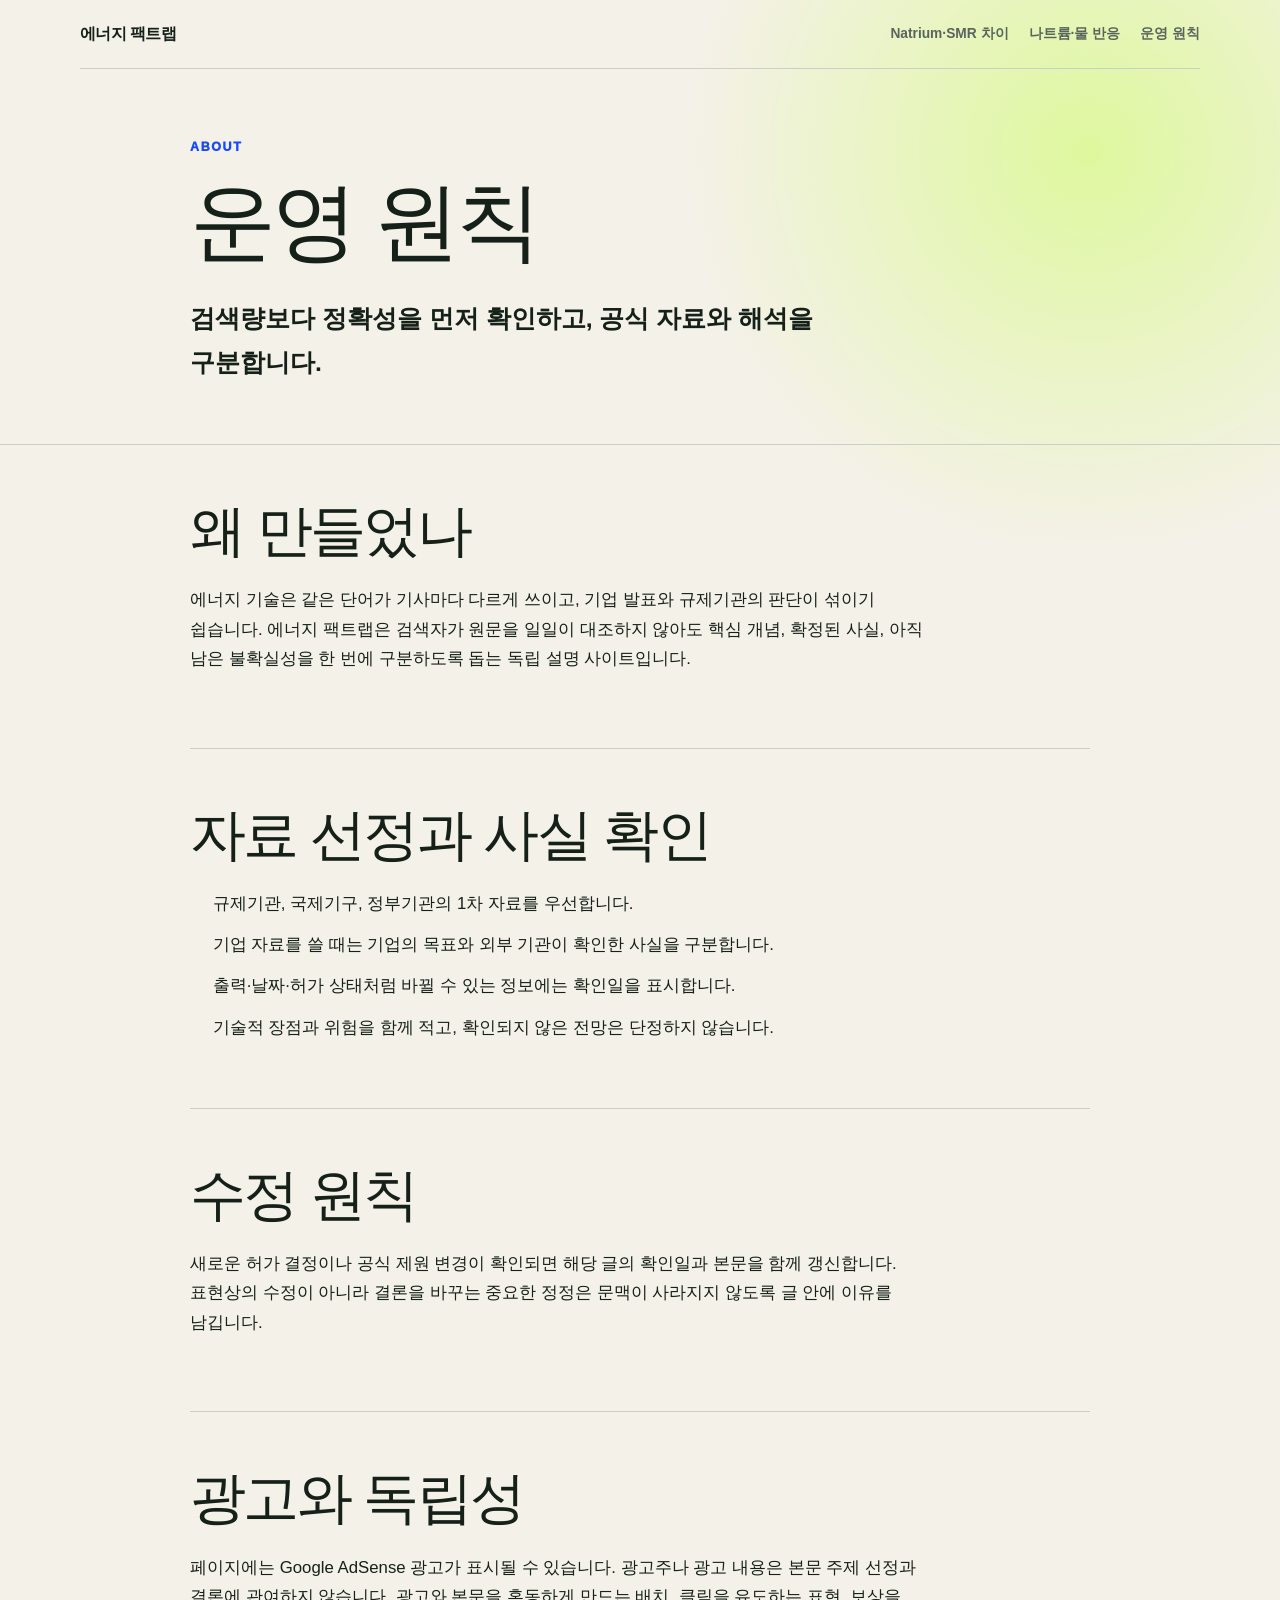
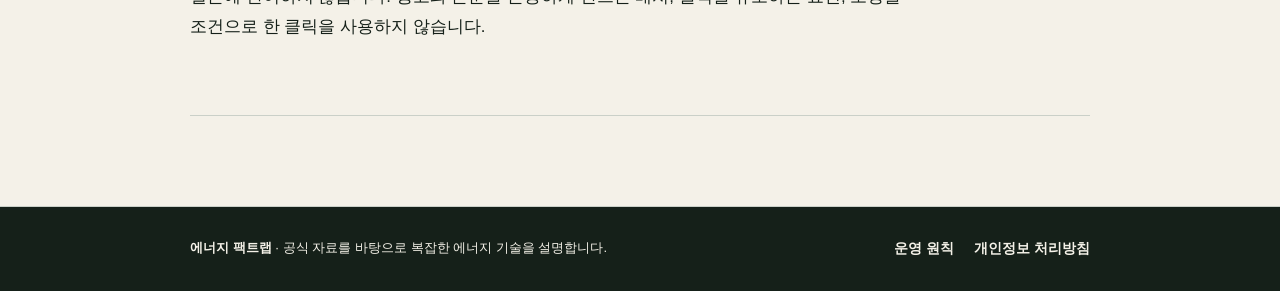
==== about/index.html @ 7b86c7b5 "Target three Korean Natrium search intents" ====
<!DOCTYPE html><html lang="ko"><head><meta charSet="utf-8"/><meta name="viewport" content="width=device-width, initial-scale=1"/><link rel="stylesheet" href="/_next/static/css/index.fmJe2c3a.css" data-rsc-css-href="/_next/static/css/index.fmJe2c3a.css" data-precedence="vite-rsc/importer-resources"/><script async="" src="https://pagead2.googlesyndication.com/pagead/js/adsbygoogle.js?client=ca-pub-3056165589405229" crossorigin="anonymous"></script>
<title>운영 원칙 | 에너지 팩트랩</title><meta name="description" content="에너지 팩트랩의 자료 선정, 사실 확인, 수정 및 광고 독립성 원칙입니다."><meta name="robots" content="index, follow"><meta property="og:title" content="운영 원칙 | 에너지 팩트랩"><meta property="og:description" content="에너지 팩트랩의 자료 선정, 사실 확인, 수정 및 광고 독립성 원칙입니다."><meta name="twitter:card" content="summary"><meta name="twitter:title" content="운영 원칙 | 에너지 팩트랩"><meta name="twitter:description" content="에너지 팩트랩의 자료 선정, 사실 확인, 수정 및 광고 독립성 원칙입니다."><link rel="canonical" href="https://qordjr2037-ctrl.github.io/about"><meta name="google-adsense-account" content="ca-pub-3056165589405229"></head><body><header class="site-header"><a href="/" class="site-name">에너지 팩트랩</a><nav aria-label="주요 메뉴"><a href="/smr-guide">Natrium·SMR 차이</a><a href="/sodium-reactor-guide">나트륨·물 반응</a><a href="/about">운영 원칙</a></nav></header><main><header class="guide-hero"><div class="wrap"><p class="kicker">About</p><h1>운영 원칙</h1><p class="dek">검색량보다 정확성을 먼저 확인하고, 공식 자료와 해석을 구분합니다.</p></div></header><article class="wrap guide"><section><h2>왜 만들었나</h2><p>에너지 기술은 같은 단어가 기사마다 다르게 쓰이고, 기업 발표와 규제기관의 판단이 섞이기 쉽습니다. 에너지 팩트랩은 검색자가 원문을 일일이 대조하지 않아도 핵심 개념, 확정된 사실, 아직 남은 불확실성을 한 번에 구분하도록 돕는 독립 설명 사이트입니다.</p></section><section><h2>자료 선정과 사실 확인</h2><ul><li>규제기관, 국제기구, 정부기관의 1차 자료를 우선합니다.</li><li>기업 자료를 쓸 때는 기업의 목표와 외부 기관이 확인한 사실을 구분합니다.</li><li>출력·날짜·허가 상태처럼 바뀔 수 있는 정보에는 확인일을 표시합니다.</li><li>기술적 장점과 위험을 함께 적고, 확인되지 않은 전망은 단정하지 않습니다.</li></ul></section><section><h2>수정 원칙</h2><p>새로운 허가 결정이나 공식 제원 변경이 확인되면 해당 글의 확인일과 본문을 함께 갱신합니다. 표현상의 수정이 아니라 결론을 바꾸는 중요한 정정은 문맥이 사라지지 않도록 글 안에 이유를 남깁니다.</p></section><section><h2>광고와 독립성</h2><p>페이지에는 Google AdSense 광고가 표시될 수 있습니다. 광고주나 광고 내용은 본문 주제 선정과 결론에 관여하지 않습니다. 광고와 본문을 혼동하게 만드는 배치, 클릭을 유도하는 표현, 보상을 조건으로 한 클릭을 사용하지 않습니다.</p></section></article></main><!--$--><!--/$--><footer class="site-footer"><div class="wrap footer-inner"><p><strong>에너지 팩트랩</strong> · 공식 자료를 바탕으로 복잡한 에너지 기술을 설명합니다.</p><nav aria-label="하단 메뉴"><a href="/about">운영 원칙</a><a href="/privacy">개인정보 처리방침</a></nav></div></footer></body></html>
---- _next/static/css/index.fmJe2c3a.css ----
/*! tailwindcss v4.2.1 | MIT License | https://tailwindcss.com */
@layer theme{:root,:host{--font-sans:ui-sans-serif, system-ui, sans-serif, "Apple Color Emoji", "Segoe UI Emoji", "Segoe UI Symbol", "Noto Color Emoji";--font-mono:ui-monospace, SFMono-Regular, Menlo, Monaco, Consolas, "Liberation Mono", "Courier New", monospace;--spacing:.25rem;--default-font-family:var(--font-sans);--default-mono-font-family:var(--font-mono)}}@layer base{*,:after,:before{box-sizing:border-box;border:0 solid;margin:0;padding:0}::backdrop{box-sizing:border-box;border:0 solid;margin:0;padding:0}::file-selector-button{box-sizing:border-box;border:0 solid;margin:0;padding:0}html,:host{-webkit-text-size-adjust:100%;tab-size:4;line-height:1.5;font-family:var(--default-font-family,ui-sans-serif, system-ui, sans-serif, "Apple Color Emoji", "Segoe UI Emoji", "Segoe UI Symbol", "Noto Color Emoji");font-feature-settings:var(--default-font-feature-settings,normal);font-variation-settings:var(--default-font-variation-settings,normal);-webkit-tap-highlight-color:transparent}hr{height:0;color:inherit;border-top-width:1px}abbr:where([title]){-webkit-text-decoration:underline dotted;text-decoration:underline dotted}h1,h2,h3,h4,h5,h6{font-size:inherit;font-weight:inherit}a{color:inherit;-webkit-text-decoration:inherit;-webkit-text-decoration:inherit;-webkit-text-decoration:inherit;-webkit-text-decoration:inherit;text-decoration:inherit}b,strong{font-weight:bolder}code,kbd,samp,pre{font-family:var(--default-mono-font-family,ui-monospace, SFMono-Regular, Menlo, Monaco, Consolas, "Liberation Mono", "Courier New", monospace);font-feature-settings:var(--default-mono-font-feature-settings,normal);font-variation-settings:var(--default-mono-font-variation-settings,normal);font-size:1em}small{font-size:80%}sub,sup{vertical-align:baseline;font-size:75%;line-height:0;position:relative}sub{bottom:-.25em}sup{top:-.5em}table{text-indent:0;border-color:inherit;border-collapse:collapse}:-moz-focusring{outline:auto}progress{vertical-align:baseline}summary{display:list-item}ol,ul,menu{list-style:none}img,svg,video,canvas,audio,iframe,embed,object{vertical-align:middle;display:block}img,video{max-width:100%;height:auto}button,input,select,optgroup,textarea{font:inherit;font-feature-settings:inherit;font-variation-settings:inherit;letter-spacing:inherit;color:inherit;opacity:1;background-color:#0000;border-radius:0}::file-selector-button{font:inherit;font-feature-settings:inherit;font-variation-settings:inherit;letter-spacing:inherit;color:inherit;opacity:1;background-color:#0000;border-radius:0}:where(select:is([multiple],[size])) optgroup{font-weight:bolder}:where(select:is([multiple],[size])) optgroup option{padding-inline-start:20px}::file-selector-button{margin-inline-end:4px}::placeholder{opacity:1}@supports (not ((-webkit-appearance:-apple-pay-button))) or (contain-intrinsic-size:1px){::placeholder{color:currentColor}@supports (color:color-mix(in lab, red, red)){::placeholder{color:color-mix(in oklab, currentcolor 50%, transparent)}}}textarea{resize:vertical}::-webkit-search-decoration{-webkit-appearance:none}::-webkit-date-and-time-value{min-height:1lh;text-align:inherit}::-webkit-datetime-edit{display:inline-flex}::-webkit-datetime-edit-fields-wrapper{padding:0}::-webkit-datetime-edit{padding-block:0}::-webkit-datetime-edit-year-field{padding-block:0}::-webkit-datetime-edit-month-field{padding-block:0}::-webkit-datetime-edit-day-field{padding-block:0}::-webkit-datetime-edit-hour-field{padding-block:0}::-webkit-datetime-edit-minute-field{padding-block:0}::-webkit-datetime-edit-second-field{padding-block:0}::-webkit-datetime-edit-millisecond-field{padding-block:0}::-webkit-datetime-edit-meridiem-field{padding-block:0}::-webkit-calendar-picker-indicator{line-height:1}:-moz-ui-invalid{box-shadow:none}button,input:where([type=button],[type=reset],[type=submit]){-webkit-appearance:button;appearance:button}::file-selector-button{-webkit-appearance:button;appearance:button}::-webkit-inner-spin-button{height:auto}::-webkit-outer-spin-button{height:auto}[hidden]:where(:not([hidden=until-found])){display:none!important}}@layer components;@layer utilities{.relative{position:relative}.start{inset-inline-start:var(--spacing)}.hidden{display:none}.table{display:table}}:root{--ink:#152019;--paper:#f4f1e8;--card:#fffdf7;--lime:#c9ff54;--blue:#1749ff;--muted:#59645d;--line:#cad0c8}*{box-sizing:border-box}html{background:var(--paper);scroll-behavior:smooth}body{color:var(--ink);background:radial-gradient(circle at 85% 8%, #c9ff5480, transparent 25rem), var(--paper);word-break:keep-all;margin:0;font-family:Pretendard,Noto Sans KR,Malgun Gothic,sans-serif;line-height:1.75}a{color:inherit}.wrap{width:min(900px,100% - 36px);margin:0 auto}.site-header{z-index:2;border-bottom:1px solid var(--line);justify-content:space-between;align-items:center;gap:24px;width:min(1120px,100% - 36px);margin:0 auto;padding:20px 0;display:flex;position:relative}.site-name{letter-spacing:-.04em;font-weight:950;text-decoration:none}.site-header nav,.site-footer nav{gap:20px;display:flex}.site-header nav a,.site-footer nav a{color:var(--muted);text-underline-offset:4px;font-size:.86rem;font-weight:750}.hero{border-bottom:1px solid var(--line);padding:82px 0 64px}.trend{border:1px solid var(--ink);background:var(--lime);letter-spacing:.02em;border-radius:999px;margin:0 0 30px;padding:7px 13px;font-size:.78rem;font-weight:900;display:inline-block}h1,h2,h3{letter-spacing:-.045em;line-height:1.15}h1{max-width:760px;margin:0;font-size:clamp(3.5rem,10vw,7.8rem)}h2{margin:0 0 22px;font-size:clamp(2rem,5vw,3.5rem)}h3{margin:10px 0 8px;font-size:1.35rem}p{margin:0 0 1.2em}.dek{max-width:720px;margin:26px 0 20px;font-size:clamp(1.15rem,2.5vw,1.55rem);font-weight:650}.updated{color:var(--muted);font-size:.9rem}.article{padding:0 0 90px}.article>section{border-bottom:1px solid var(--line);padding:72px 0}.article>section>p:not(.kicker){max-width:760px;font-size:1.08rem}.summary{background:var(--card);box-shadow:10px 10px 0 var(--ink);border-radius:22px;margin-top:34px;border:1px solid var(--ink)!important;padding:clamp(28px,6vw,56px)!important}.summary p:last-child{margin-bottom:0}.kicker{color:var(--blue);letter-spacing:.13em;text-transform:uppercase;margin:0 0 13px;font-size:.78rem;font-weight:950}.facts{border:1px solid var(--ink);background:var(--ink);grid-template-columns:repeat(4,1fr);gap:0;margin:34px 0 0;padding:0;list-style:none;display:grid}.facts li{background:var(--lime);border-right:1px solid var(--ink);padding:24px 20px}.facts li:last-child{border:0}.facts strong,.facts span{display:block}.facts strong{letter-spacing:-.04em;font-size:1.55rem}.facts span{margin-top:5px;font-size:.79rem;line-height:1.4}.compare{grid-template-columns:repeat(3,1fr);gap:16px;margin-top:34px;display:grid}.compare>div{border:1px solid var(--line);background:var(--card);border-radius:18px;min-height:220px;padding:26px}.number{color:var(--blue);font-variant-numeric:tabular-nums;font-weight:950}.compare p{color:var(--muted);font-size:.96rem}.note{border-left:7px solid var(--blue);background:#e9edff;max-width:760px;margin-top:28px;padding:24px 26px}.note strong{font-size:1.12rem}.note p{margin:8px 0 0}.timeline{border-top:1px solid var(--ink);max-width:760px;margin-top:32px}.timeline div{border-bottom:1px solid var(--line);grid-template-columns:110px 1fr;gap:20px;padding:20px 0;display:grid}.timeline time{color:var(--blue);font-weight:950}.timeline p{margin:0}.faq details{border-top:1px solid var(--ink);max-width:760px}.faq details:last-child{border-bottom:1px solid var(--ink)}.faq summary{cursor:pointer;padding:20px 4px;font-weight:850}.faq details p{color:var(--muted);padding:0 4px 18px}.sources ul{max-width:760px;margin:0;padding:0;list-style:none}.sources li{border-top:1px solid var(--line)}.sources li:last-child{border-bottom:1px solid var(--line)}.sources a{text-underline-offset:4px;padding:16px 2px;text-decoration-thickness:1px;display:block}.related-grid{grid-template-columns:1fr 1fr;gap:16px;display:grid}.related-grid a{border:1px solid var(--ink);background:var(--lime);border-radius:18px;gap:10px;min-height:150px;padding:24px;text-decoration:none;display:grid}.related-grid span{color:var(--blue);font-size:.78rem;font-weight:900}.related-grid strong{align-self:end;font-size:1.25rem;line-height:1.35}.disclosure{color:var(--muted);padding:34px 0 0;font-size:.8rem}.guide-hero{border-bottom:1px solid var(--line);padding:68px 0 40px}.guide-hero h1{max-width:850px;font-size:clamp(2.7rem,7vw,5.4rem)}.guide{padding-bottom:90px}.guide>section{border-bottom:1px solid var(--line);padding:54px 0}.guide>section>p,.guide>section>ul{max-width:760px;font-size:1.05rem}.guide ul{padding-left:1.35em}.guide li{margin-bottom:.7em}.guide table{border-collapse:collapse;background:var(--card);width:100%;margin-top:28px}.guide th,.guide td{border:1px solid var(--line);text-align:left;vertical-align:top;padding:16px}.guide th{background:var(--lime)}.answer-box{background:var(--card);box-shadow:7px 7px 0 var(--ink);border-radius:18px;border:1px solid var(--ink)!important;padding:28px!important}.answer-box h2{font-size:clamp(1.65rem,4vw,2.4rem)}.source-link{text-underline-offset:4px;font-weight:800}.site-footer{border-top:1px solid var(--line);background:var(--ink);color:var(--paper)}.footer-inner{justify-content:space-between;gap:24px;padding:30px 0;display:flex}.site-footer p{margin:0;font-size:.82rem}.site-footer nav a{color:var(--paper)}@media (max-width:720px){.site-header{align-items:flex-start}.site-header nav{flex-wrap:wrap;justify-content:flex-end;gap:10px}.hero{padding-top:48px}.article>section{padding:52px 0}.facts,.compare,.related-grid{grid-template-columns:1fr 1fr}.facts li:nth-child(2){border-right:0}.facts li{border-bottom:1px solid var(--ink)}.facts li:nth-child(n+3){border-bottom:0}}@media (max-width:460px){body{word-break:normal}.site-header{display:block}.site-header nav{justify-content:flex-start;margin-top:12px}.site-header nav a{font-size:.78rem}.facts,.compare,.related-grid{grid-template-columns:1fr}.facts li{border-right:0;border-bottom:1px solid var(--ink)!important}.facts li:last-child{border-bottom:0!important}.timeline div{grid-template-columns:82px 1fr;gap:12px}.guide table,.guide tbody,.guide tr,.guide th,.guide td{display:block}.guide tr{margin-bottom:12px}.footer-inner{display:block}.site-footer nav{margin-top:14px}}
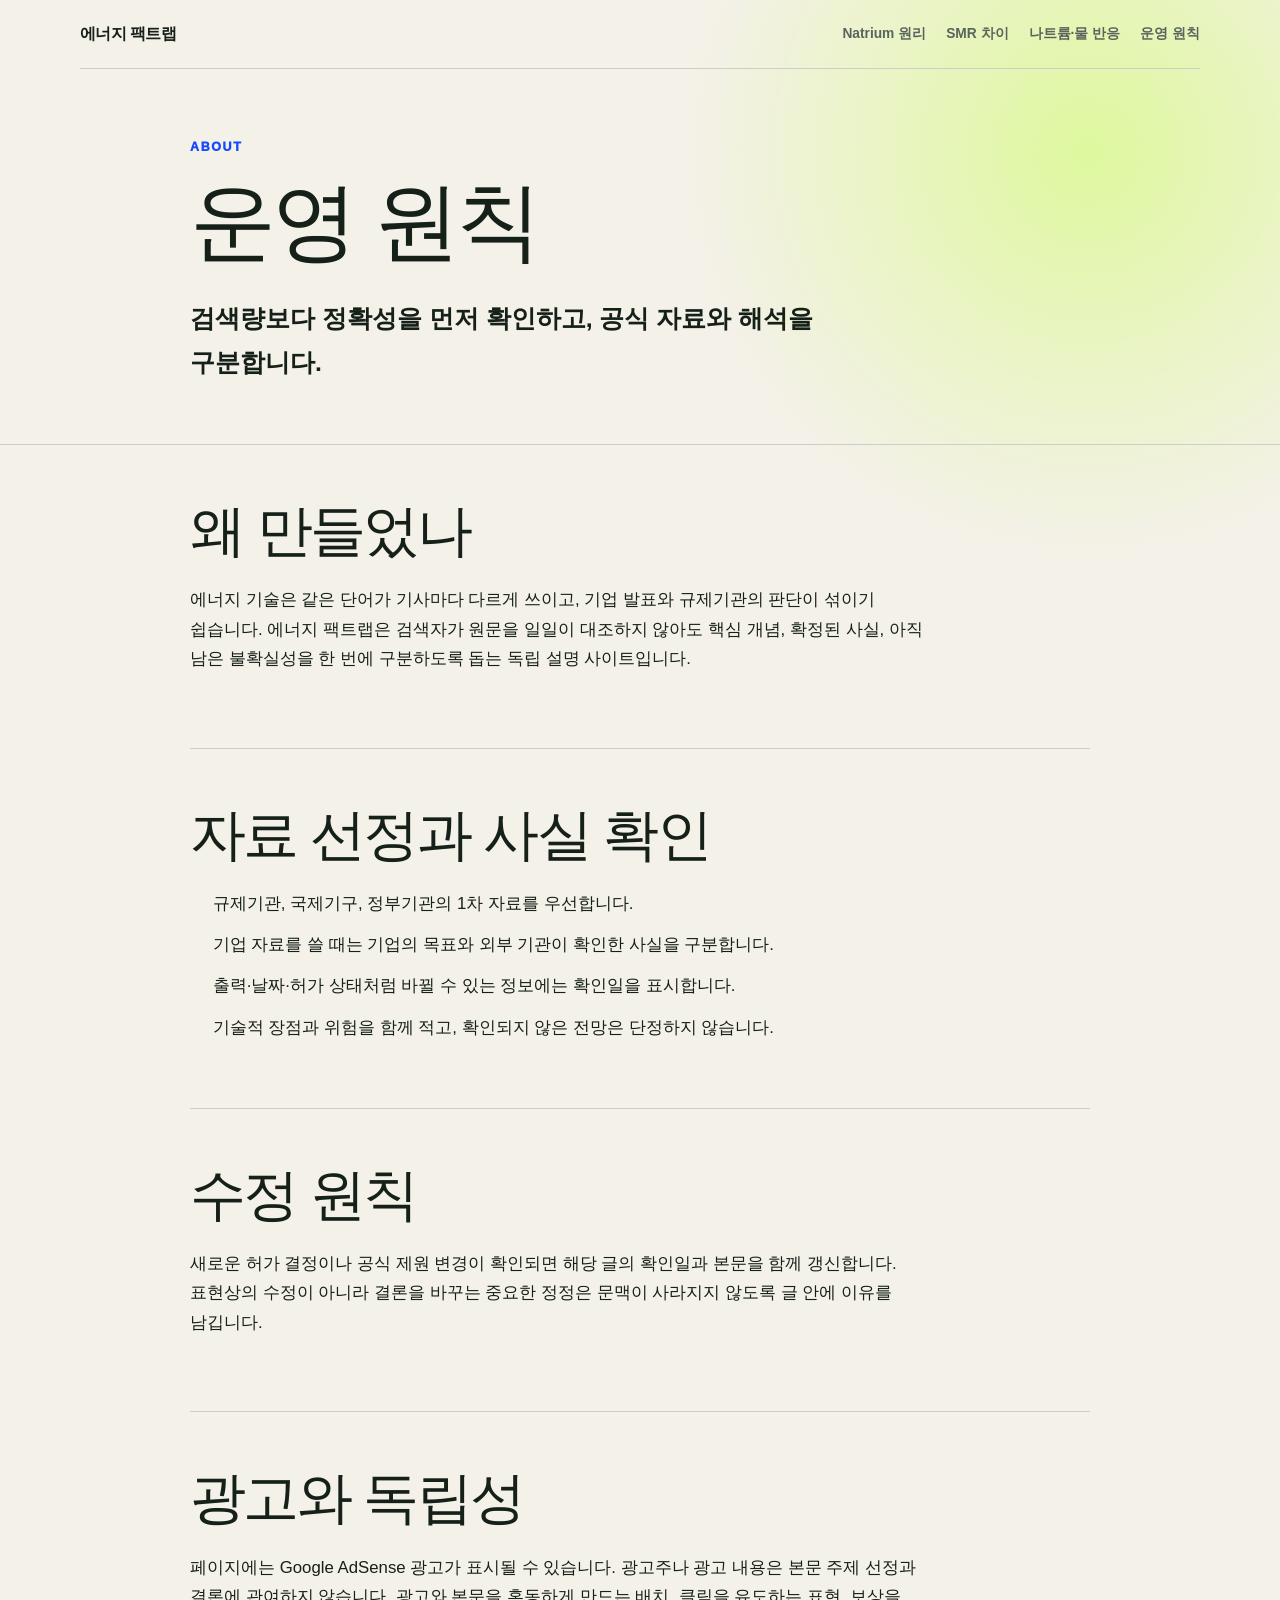
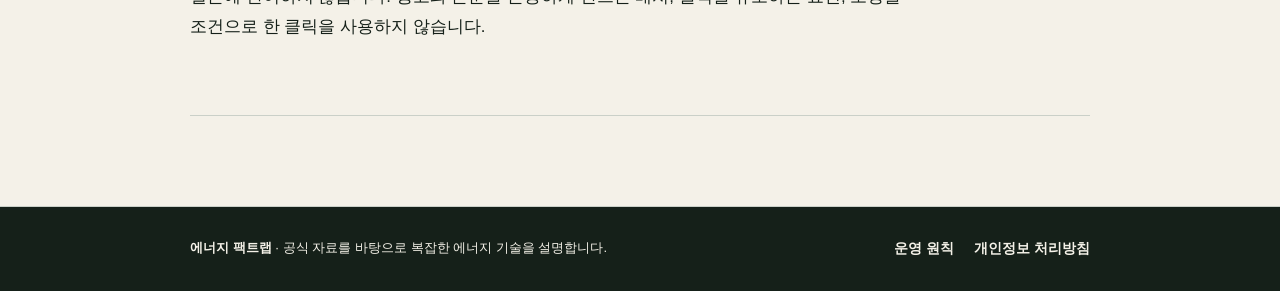
==== commit 5dfaf049: "Publish preregistered Natrium search pages" ====
--- a/about/index.html
+++ b/about/index.html
@@ -1,2 +1,2 @@
 <!DOCTYPE html><html lang="ko"><head><meta charSet="utf-8"/><meta name="viewport" content="width=device-width, initial-scale=1"/><link rel="stylesheet" href="/_next/static/css/index.fmJe2c3a.css" data-rsc-css-href="/_next/static/css/index.fmJe2c3a.css" data-precedence="vite-rsc/importer-resources"/><script async="" src="https://pagead2.googlesyndication.com/pagead/js/adsbygoogle.js?client=ca-pub-3056165589405229" crossorigin="anonymous"></script>
-<title>운영 원칙 | 에너지 팩트랩</title><meta name="description" content="에너지 팩트랩의 자료 선정, 사실 확인, 수정 및 광고 독립성 원칙입니다."><meta name="robots" content="index, follow"><meta property="og:title" content="운영 원칙 | 에너지 팩트랩"><meta property="og:description" content="에너지 팩트랩의 자료 선정, 사실 확인, 수정 및 광고 독립성 원칙입니다."><meta name="twitter:card" content="summary"><meta name="twitter:title" content="운영 원칙 | 에너지 팩트랩"><meta name="twitter:description" content="에너지 팩트랩의 자료 선정, 사실 확인, 수정 및 광고 독립성 원칙입니다."><link rel="canonical" href="https://qordjr2037-ctrl.github.io/about"><meta name="google-adsense-account" content="ca-pub-3056165589405229"></head><body><header class="site-header"><a href="/" class="site-name">에너지 팩트랩</a><nav aria-label="주요 메뉴"><a href="/smr-guide">Natrium·SMR 차이</a><a href="/sodium-reactor-guide">나트륨·물 반응</a><a href="/about">운영 원칙</a></nav></header><main><header class="guide-hero"><div class="wrap"><p class="kicker">About</p><h1>운영 원칙</h1><p class="dek">검색량보다 정확성을 먼저 확인하고, 공식 자료와 해석을 구분합니다.</p></div></header><article class="wrap guide"><section><h2>왜 만들었나</h2><p>에너지 기술은 같은 단어가 기사마다 다르게 쓰이고, 기업 발표와 규제기관의 판단이 섞이기 쉽습니다. 에너지 팩트랩은 검색자가 원문을 일일이 대조하지 않아도 핵심 개념, 확정된 사실, 아직 남은 불확실성을 한 번에 구분하도록 돕는 독립 설명 사이트입니다.</p></section><section><h2>자료 선정과 사실 확인</h2><ul><li>규제기관, 국제기구, 정부기관의 1차 자료를 우선합니다.</li><li>기업 자료를 쓸 때는 기업의 목표와 외부 기관이 확인한 사실을 구분합니다.</li><li>출력·날짜·허가 상태처럼 바뀔 수 있는 정보에는 확인일을 표시합니다.</li><li>기술적 장점과 위험을 함께 적고, 확인되지 않은 전망은 단정하지 않습니다.</li></ul></section><section><h2>수정 원칙</h2><p>새로운 허가 결정이나 공식 제원 변경이 확인되면 해당 글의 확인일과 본문을 함께 갱신합니다. 표현상의 수정이 아니라 결론을 바꾸는 중요한 정정은 문맥이 사라지지 않도록 글 안에 이유를 남깁니다.</p></section><section><h2>광고와 독립성</h2><p>페이지에는 Google AdSense 광고가 표시될 수 있습니다. 광고주나 광고 내용은 본문 주제 선정과 결론에 관여하지 않습니다. 광고와 본문을 혼동하게 만드는 배치, 클릭을 유도하는 표현, 보상을 조건으로 한 클릭을 사용하지 않습니다.</p></section></article></main><!--$--><!--/$--><footer class="site-footer"><div class="wrap footer-inner"><p><strong>에너지 팩트랩</strong> · 공식 자료를 바탕으로 복잡한 에너지 기술을 설명합니다.</p><nav aria-label="하단 메뉴"><a href="/about">운영 원칙</a><a href="/privacy">개인정보 처리방침</a></nav></div></footer></body></html>+<title>운영 원칙 | 에너지 팩트랩</title><meta name="description" content="에너지 팩트랩의 자료 선정, 사실 확인, 수정 및 광고 독립성 원칙입니다."><meta name="robots" content="index, follow"><meta property="og:title" content="운영 원칙 | 에너지 팩트랩"><meta property="og:description" content="에너지 팩트랩의 자료 선정, 사실 확인, 수정 및 광고 독립성 원칙입니다."><meta name="twitter:card" content="summary"><meta name="twitter:title" content="운영 원칙 | 에너지 팩트랩"><meta name="twitter:description" content="에너지 팩트랩의 자료 선정, 사실 확인, 수정 및 광고 독립성 원칙입니다."><link rel="canonical" href="https://qordjr2037-ctrl.github.io/about"><meta name="google-adsense-account" content="ca-pub-3056165589405229"></head><body><header class="site-header"><a href="/" class="site-name">에너지 팩트랩</a><nav aria-label="주요 메뉴"><a href="/terrapower-natrium-principle">Natrium 원리</a><a href="/natrium-smr-difference">SMR 차이</a><a href="/sodium-water-reaction">나트륨·물 반응</a><a href="/about">운영 원칙</a></nav></header><main><header class="guide-hero"><div class="wrap"><p class="kicker">About</p><h1>운영 원칙</h1><p class="dek">검색량보다 정확성을 먼저 확인하고, 공식 자료와 해석을 구분합니다.</p></div></header><article class="wrap guide"><section><h2>왜 만들었나</h2><p>에너지 기술은 같은 단어가 기사마다 다르게 쓰이고, 기업 발표와 규제기관의 판단이 섞이기 쉽습니다. 에너지 팩트랩은 검색자가 원문을 일일이 대조하지 않아도 핵심 개념, 확정된 사실, 아직 남은 불확실성을 한 번에 구분하도록 돕는 독립 설명 사이트입니다.</p></section><section><h2>자료 선정과 사실 확인</h2><ul><li>규제기관, 국제기구, 정부기관의 1차 자료를 우선합니다.</li><li>기업 자료를 쓸 때는 기업의 목표와 외부 기관이 확인한 사실을 구분합니다.</li><li>출력·날짜·허가 상태처럼 바뀔 수 있는 정보에는 확인일을 표시합니다.</li><li>기술적 장점과 위험을 함께 적고, 확인되지 않은 전망은 단정하지 않습니다.</li></ul></section><section><h2>수정 원칙</h2><p>새로운 허가 결정이나 공식 제원 변경이 확인되면 해당 글의 확인일과 본문을 함께 갱신합니다. 표현상의 수정이 아니라 결론을 바꾸는 중요한 정정은 문맥이 사라지지 않도록 글 안에 이유를 남깁니다.</p></section><section><h2>광고와 독립성</h2><p>페이지에는 Google AdSense 광고가 표시될 수 있습니다. 광고주나 광고 내용은 본문 주제 선정과 결론에 관여하지 않습니다. 광고와 본문을 혼동하게 만드는 배치, 클릭을 유도하는 표현, 보상을 조건으로 한 클릭을 사용하지 않습니다.</p></section></article></main><!--$--><!--/$--><footer class="site-footer"><div class="wrap footer-inner"><p><strong>에너지 팩트랩</strong> · 공식 자료를 바탕으로 복잡한 에너지 기술을 설명합니다.</p><nav aria-label="하단 메뉴"><a href="/about">운영 원칙</a><a href="/privacy">개인정보 처리방침</a></nav></div></footer></body></html>
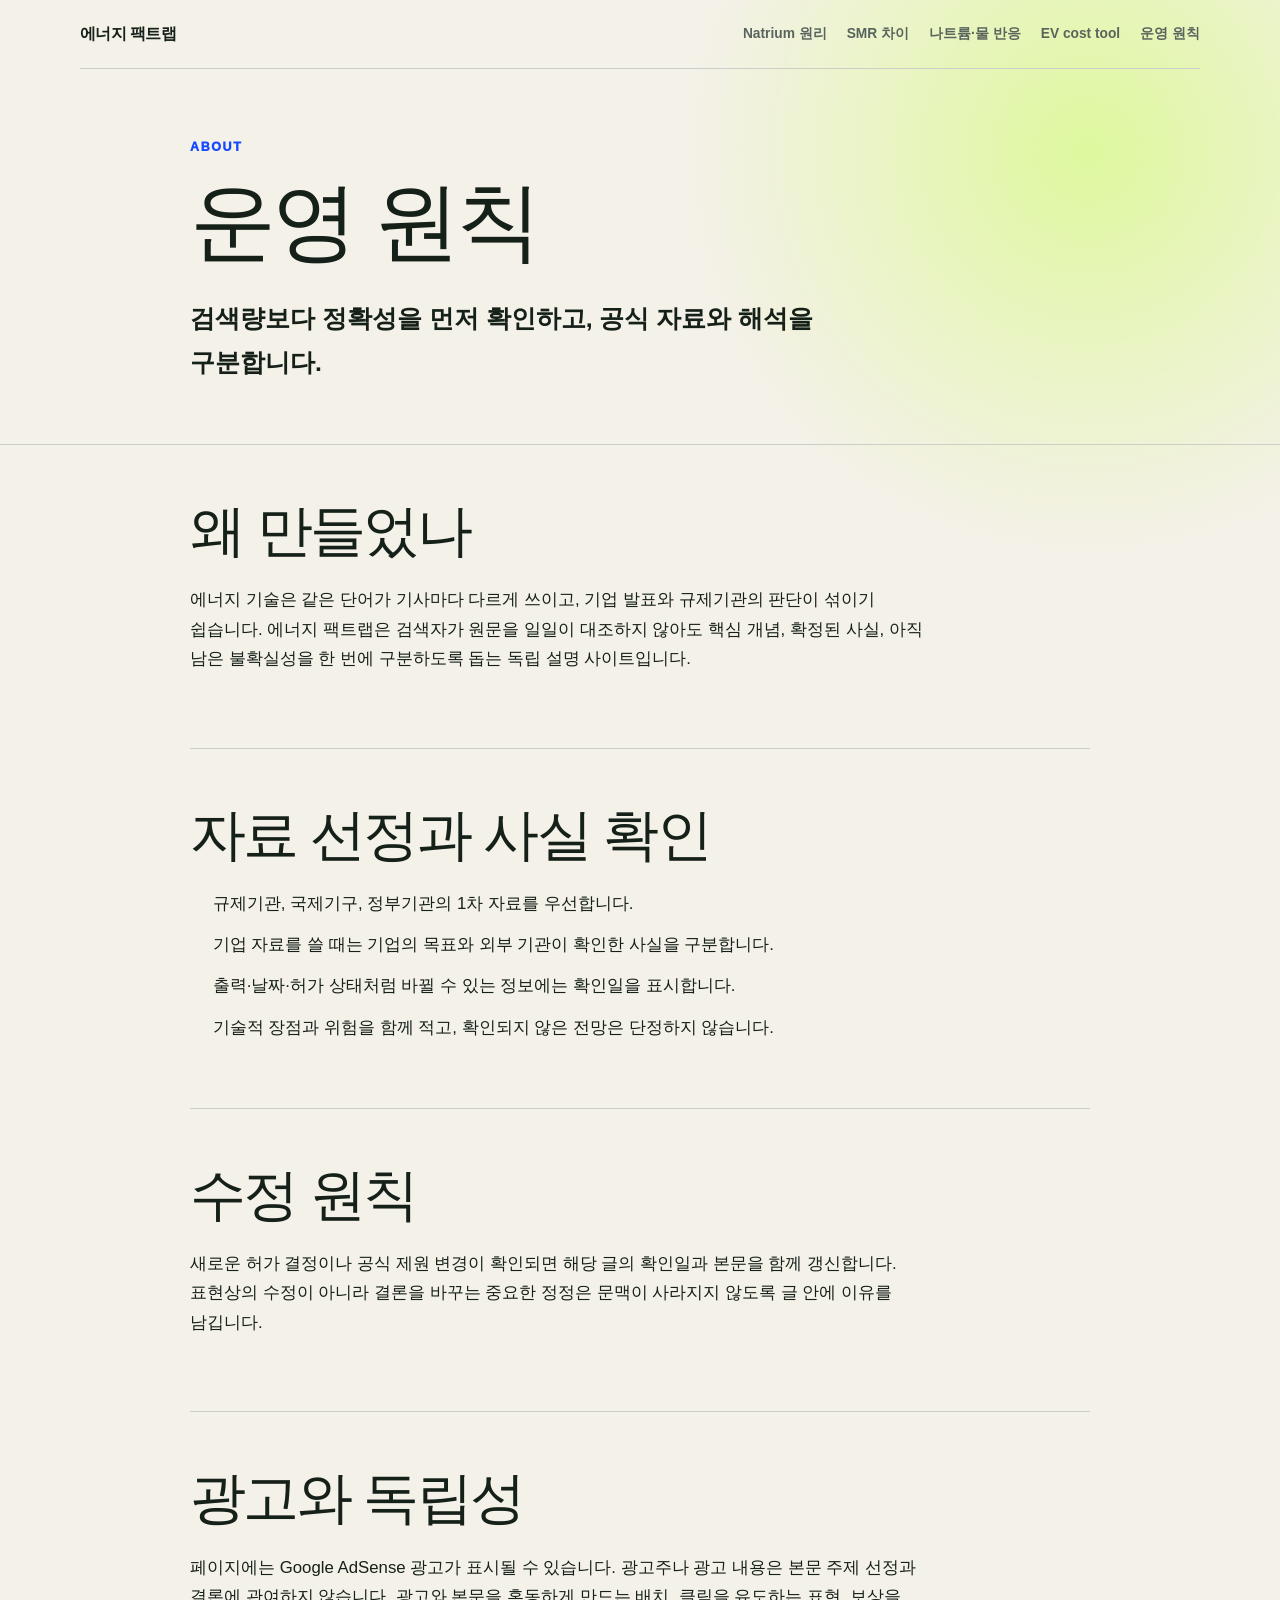
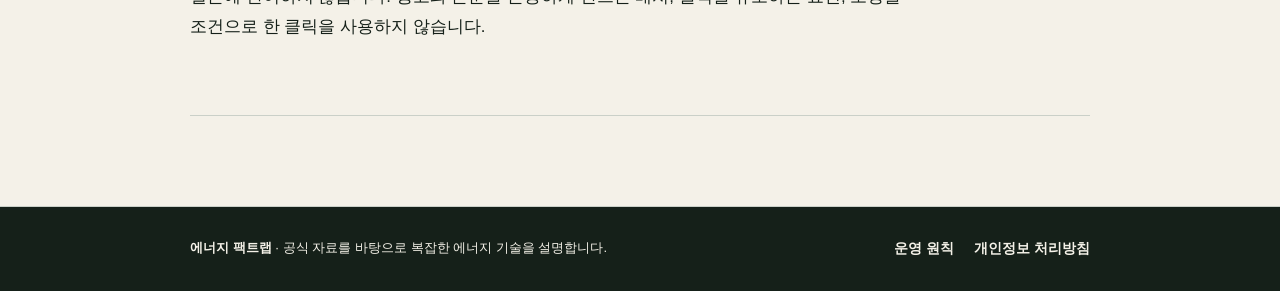
==== commit d88206cd: "Publish US EV charging cost experiment" ====
--- a/about/index.html
+++ b/about/index.html
@@ -1,2 +1,2 @@
-<!DOCTYPE html><html lang="ko"><head><meta charSet="utf-8"/><meta name="viewport" content="width=device-width, initial-scale=1"/><link rel="stylesheet" href="/_next/static/css/index.fmJe2c3a.css" data-rsc-css-href="/_next/static/css/index.fmJe2c3a.css" data-precedence="vite-rsc/importer-resources"/><script async="" src="https://pagead2.googlesyndication.com/pagead/js/adsbygoogle.js?client=ca-pub-3056165589405229" crossorigin="anonymous"></script>
-<title>운영 원칙 | 에너지 팩트랩</title><meta name="description" content="에너지 팩트랩의 자료 선정, 사실 확인, 수정 및 광고 독립성 원칙입니다."><meta name="robots" content="index, follow"><meta property="og:title" content="운영 원칙 | 에너지 팩트랩"><meta property="og:description" content="에너지 팩트랩의 자료 선정, 사실 확인, 수정 및 광고 독립성 원칙입니다."><meta name="twitter:card" content="summary"><meta name="twitter:title" content="운영 원칙 | 에너지 팩트랩"><meta name="twitter:description" content="에너지 팩트랩의 자료 선정, 사실 확인, 수정 및 광고 독립성 원칙입니다."><link rel="canonical" href="https://qordjr2037-ctrl.github.io/about"><meta name="google-adsense-account" content="ca-pub-3056165589405229"></head><body><header class="site-header"><a href="/" class="site-name">에너지 팩트랩</a><nav aria-label="주요 메뉴"><a href="/terrapower-natrium-principle">Natrium 원리</a><a href="/natrium-smr-difference">SMR 차이</a><a href="/sodium-water-reaction">나트륨·물 반응</a><a href="/about">운영 원칙</a></nav></header><main><header class="guide-hero"><div class="wrap"><p class="kicker">About</p><h1>운영 원칙</h1><p class="dek">검색량보다 정확성을 먼저 확인하고, 공식 자료와 해석을 구분합니다.</p></div></header><article class="wrap guide"><section><h2>왜 만들었나</h2><p>에너지 기술은 같은 단어가 기사마다 다르게 쓰이고, 기업 발표와 규제기관의 판단이 섞이기 쉽습니다. 에너지 팩트랩은 검색자가 원문을 일일이 대조하지 않아도 핵심 개념, 확정된 사실, 아직 남은 불확실성을 한 번에 구분하도록 돕는 독립 설명 사이트입니다.</p></section><section><h2>자료 선정과 사실 확인</h2><ul><li>규제기관, 국제기구, 정부기관의 1차 자료를 우선합니다.</li><li>기업 자료를 쓸 때는 기업의 목표와 외부 기관이 확인한 사실을 구분합니다.</li><li>출력·날짜·허가 상태처럼 바뀔 수 있는 정보에는 확인일을 표시합니다.</li><li>기술적 장점과 위험을 함께 적고, 확인되지 않은 전망은 단정하지 않습니다.</li></ul></section><section><h2>수정 원칙</h2><p>새로운 허가 결정이나 공식 제원 변경이 확인되면 해당 글의 확인일과 본문을 함께 갱신합니다. 표현상의 수정이 아니라 결론을 바꾸는 중요한 정정은 문맥이 사라지지 않도록 글 안에 이유를 남깁니다.</p></section><section><h2>광고와 독립성</h2><p>페이지에는 Google AdSense 광고가 표시될 수 있습니다. 광고주나 광고 내용은 본문 주제 선정과 결론에 관여하지 않습니다. 광고와 본문을 혼동하게 만드는 배치, 클릭을 유도하는 표현, 보상을 조건으로 한 클릭을 사용하지 않습니다.</p></section></article></main><!--$--><!--/$--><footer class="site-footer"><div class="wrap footer-inner"><p><strong>에너지 팩트랩</strong> · 공식 자료를 바탕으로 복잡한 에너지 기술을 설명합니다.</p><nav aria-label="하단 메뉴"><a href="/about">운영 원칙</a><a href="/privacy">개인정보 처리방침</a></nav></div></footer></body></html>+<!DOCTYPE html><html lang="ko"><head><meta charSet="utf-8"/><meta name="viewport" content="width=device-width, initial-scale=1"/><link rel="stylesheet" href="/_next/static/css/index.DDWJaBuq.css" data-rsc-css-href="/_next/static/css/index.DDWJaBuq.css" data-precedence="vite-rsc/importer-resources"/><script async="" src="https://www.googletagmanager.com/gtag/js?id=G-1XGH07T3HP"></script><script async="" src="https://pagead2.googlesyndication.com/pagead/js/adsbygoogle.js?client=ca-pub-3056165589405229" crossorigin="anonymous"></script>
+<title>운영 원칙 | 에너지 팩트랩</title><meta name="description" content="에너지 팩트랩의 자료 선정, 사실 확인, 수정 및 광고 독립성 원칙입니다."><meta name="robots" content="index, follow"><meta property="og:title" content="운영 원칙 | 에너지 팩트랩"><meta property="og:description" content="에너지 팩트랩의 자료 선정, 사실 확인, 수정 및 광고 독립성 원칙입니다."><meta name="twitter:card" content="summary"><meta name="twitter:title" content="운영 원칙 | 에너지 팩트랩"><meta name="twitter:description" content="에너지 팩트랩의 자료 선정, 사실 확인, 수정 및 광고 독립성 원칙입니다."><link rel="canonical" href="https://qordjr2037-ctrl.github.io/about/"><meta name="google-adsense-account" content="ca-pub-3056165589405229"></head><body><header class="site-header"><a href="/" class="site-name">에너지 팩트랩</a><nav aria-label="주요 메뉴"><a href="/terrapower-natrium-principle/">Natrium 원리</a><a href="/natrium-smr-difference/">SMR 차이</a><a href="/sodium-water-reaction/">나트륨·물 반응</a><a href="/ev-charging-cost-calculator/">EV cost tool</a><a href="/about/">운영 원칙</a></nav></header><main><header class="guide-hero"><div class="wrap"><p class="kicker">About</p><h1>운영 원칙</h1><p class="dek">검색량보다 정확성을 먼저 확인하고, 공식 자료와 해석을 구분합니다.</p></div></header><article class="wrap guide"><section><h2>왜 만들었나</h2><p>에너지 기술은 같은 단어가 기사마다 다르게 쓰이고, 기업 발표와 규제기관의 판단이 섞이기 쉽습니다. 에너지 팩트랩은 검색자가 원문을 일일이 대조하지 않아도 핵심 개념, 확정된 사실, 아직 남은 불확실성을 한 번에 구분하도록 돕는 독립 설명 사이트입니다.</p></section><section><h2>자료 선정과 사실 확인</h2><ul><li>규제기관, 국제기구, 정부기관의 1차 자료를 우선합니다.</li><li>기업 자료를 쓸 때는 기업의 목표와 외부 기관이 확인한 사실을 구분합니다.</li><li>출력·날짜·허가 상태처럼 바뀔 수 있는 정보에는 확인일을 표시합니다.</li><li>기술적 장점과 위험을 함께 적고, 확인되지 않은 전망은 단정하지 않습니다.</li></ul></section><section><h2>수정 원칙</h2><p>새로운 허가 결정이나 공식 제원 변경이 확인되면 해당 글의 확인일과 본문을 함께 갱신합니다. 표현상의 수정이 아니라 결론을 바꾸는 중요한 정정은 문맥이 사라지지 않도록 글 안에 이유를 남깁니다.</p></section><section><h2>광고와 독립성</h2><p>페이지에는 Google AdSense 광고가 표시될 수 있습니다. 광고주나 광고 내용은 본문 주제 선정과 결론에 관여하지 않습니다. 광고와 본문을 혼동하게 만드는 배치, 클릭을 유도하는 표현, 보상을 조건으로 한 클릭을 사용하지 않습니다.</p></section></article></main><!--$--><!--/$--><footer class="site-footer"><div class="wrap footer-inner"><p><strong>에너지 팩트랩</strong> · 공식 자료를 바탕으로 복잡한 에너지 기술을 설명합니다.</p><nav aria-label="하단 메뉴"><a href="/about/">운영 원칙</a><a href="/privacy/">개인정보 처리방침</a></nav></div></footer><script>window.dataLayer=window.dataLayer||[];function gtag(){dataLayer.push(arguments)}gtag('js',new Date());gtag('config','G-1XGH07T3HP');</script></body></html>
--- a/_next/static/css/index.DDWJaBuq.css
+++ b/_next/static/css/index.DDWJaBuq.css
@@ -0,0 +1,2 @@
+/*! tailwindcss v4.2.1 | MIT License | https://tailwindcss.com */
+@layer theme{:root,:host{--font-sans:ui-sans-serif, system-ui, sans-serif, "Apple Color Emoji", "Segoe UI Emoji", "Segoe UI Symbol", "Noto Color Emoji";--font-mono:ui-monospace, SFMono-Regular, Menlo, Monaco, Consolas, "Liberation Mono", "Courier New", monospace;--spacing:.25rem;--default-font-family:var(--font-sans);--default-mono-font-family:var(--font-mono)}}@layer base{*,:after,:before{box-sizing:border-box;border:0 solid;margin:0;padding:0}::backdrop{box-sizing:border-box;border:0 solid;margin:0;padding:0}::file-selector-button{box-sizing:border-box;border:0 solid;margin:0;padding:0}html,:host{-webkit-text-size-adjust:100%;tab-size:4;line-height:1.5;font-family:var(--default-font-family,ui-sans-serif, system-ui, sans-serif, "Apple Color Emoji", "Segoe UI Emoji", "Segoe UI Symbol", "Noto Color Emoji");font-feature-settings:var(--default-font-feature-settings,normal);font-variation-settings:var(--default-font-variation-settings,normal);-webkit-tap-highlight-color:transparent}hr{height:0;color:inherit;border-top-width:1px}abbr:where([title]){-webkit-text-decoration:underline dotted;text-decoration:underline dotted}h1,h2,h3,h4,h5,h6{font-size:inherit;font-weight:inherit}a{color:inherit;-webkit-text-decoration:inherit;-webkit-text-decoration:inherit;-webkit-text-decoration:inherit;-webkit-text-decoration:inherit;text-decoration:inherit}b,strong{font-weight:bolder}code,kbd,samp,pre{font-family:var(--default-mono-font-family,ui-monospace, SFMono-Regular, Menlo, Monaco, Consolas, "Liberation Mono", "Courier New", monospace);font-feature-settings:var(--default-mono-font-feature-settings,normal);font-variation-settings:var(--default-mono-font-variation-settings,normal);font-size:1em}small{font-size:80%}sub,sup{vertical-align:baseline;font-size:75%;line-height:0;position:relative}sub{bottom:-.25em}sup{top:-.5em}table{text-indent:0;border-color:inherit;border-collapse:collapse}:-moz-focusring{outline:auto}progress{vertical-align:baseline}summary{display:list-item}ol,ul,menu{list-style:none}img,svg,video,canvas,audio,iframe,embed,object{vertical-align:middle;display:block}img,video{max-width:100%;height:auto}button,input,select,optgroup,textarea{font:inherit;font-feature-settings:inherit;font-variation-settings:inherit;letter-spacing:inherit;color:inherit;opacity:1;background-color:#0000;border-radius:0}::file-selector-button{font:inherit;font-feature-settings:inherit;font-variation-settings:inherit;letter-spacing:inherit;color:inherit;opacity:1;background-color:#0000;border-radius:0}:where(select:is([multiple],[size])) optgroup{font-weight:bolder}:where(select:is([multiple],[size])) optgroup option{padding-inline-start:20px}::file-selector-button{margin-inline-end:4px}::placeholder{opacity:1}@supports (not ((-webkit-appearance:-apple-pay-button))) or (contain-intrinsic-size:1px){::placeholder{color:currentColor}@supports (color:color-mix(in lab, red, red)){::placeholder{color:color-mix(in oklab, currentcolor 50%, transparent)}}}textarea{resize:vertical}::-webkit-search-decoration{-webkit-appearance:none}::-webkit-date-and-time-value{min-height:1lh;text-align:inherit}::-webkit-datetime-edit{display:inline-flex}::-webkit-datetime-edit-fields-wrapper{padding:0}::-webkit-datetime-edit{padding-block:0}::-webkit-datetime-edit-year-field{padding-block:0}::-webkit-datetime-edit-month-field{padding-block:0}::-webkit-datetime-edit-day-field{padding-block:0}::-webkit-datetime-edit-hour-field{padding-block:0}::-webkit-datetime-edit-minute-field{padding-block:0}::-webkit-datetime-edit-second-field{padding-block:0}::-webkit-datetime-edit-millisecond-field{padding-block:0}::-webkit-datetime-edit-meridiem-field{padding-block:0}::-webkit-calendar-picker-indicator{line-height:1}:-moz-ui-invalid{box-shadow:none}button,input:where([type=button],[type=reset],[type=submit]){-webkit-appearance:button;appearance:button}::file-selector-button{-webkit-appearance:button;appearance:button}::-webkit-inner-spin-button{height:auto}::-webkit-outer-spin-button{height:auto}[hidden]:where(:not([hidden=until-found])){display:none!important}}@layer components;@layer utilities{.fixed{position:fixed}.relative{position:relative}.static{position:static}.start{inset-inline-start:var(--spacing)}.end{inset-inline-end:var(--spacing)}.grid{display:grid}.hidden{display:none}.table{display:table}}:root{--ink:#152019;--paper:#f4f1e8;--card:#fffdf7;--lime:#c9ff54;--blue:#1749ff;--muted:#59645d;--line:#cad0c8}*{box-sizing:border-box}html{background:var(--paper);scroll-behavior:smooth}body{color:var(--ink);background:radial-gradient(circle at 85% 8%, #c9ff5480, transparent 25rem), var(--paper);word-break:keep-all;margin:0;font-family:Pretendard,Noto Sans KR,Malgun Gothic,sans-serif;line-height:1.75}a{color:inherit}.wrap{width:min(900px,100% - 36px);margin:0 auto}.site-header{z-index:2;border-bottom:1px solid var(--line);justify-content:space-between;align-items:center;gap:24px;width:min(1120px,100% - 36px);margin:0 auto;padding:20px 0;display:flex;position:relative}.site-name{letter-spacing:-.04em;font-weight:950;text-decoration:none}.site-header nav,.site-footer nav{gap:20px;display:flex}.site-header nav a,.site-footer nav a{color:var(--muted);text-underline-offset:4px;font-size:.86rem;font-weight:750}.hero{border-bottom:1px solid var(--line);padding:82px 0 64px}.trend{border:1px solid var(--ink);background:var(--lime);letter-spacing:.02em;border-radius:999px;margin:0 0 30px;padding:7px 13px;font-size:.78rem;font-weight:900;display:inline-block}h1,h2,h3{letter-spacing:-.045em;line-height:1.15}h1{max-width:760px;margin:0;font-size:clamp(3.5rem,10vw,7.8rem)}h2{margin:0 0 22px;font-size:clamp(2rem,5vw,3.5rem)}h3{margin:10px 0 8px;font-size:1.35rem}p{margin:0 0 1.2em}.dek{max-width:720px;margin:26px 0 20px;font-size:clamp(1.15rem,2.5vw,1.55rem);font-weight:650}.updated{color:var(--muted);font-size:.9rem}.article{padding:0 0 90px}.article>section{border-bottom:1px solid var(--line);padding:72px 0}.article>section>p:not(.kicker){max-width:760px;font-size:1.08rem}.summary{background:var(--card);box-shadow:10px 10px 0 var(--ink);border-radius:22px;margin-top:34px;border:1px solid var(--ink)!important;padding:clamp(28px,6vw,56px)!important}.summary p:last-child{margin-bottom:0}.kicker{color:var(--blue);letter-spacing:.13em;text-transform:uppercase;margin:0 0 13px;font-size:.78rem;font-weight:950}.facts{border:1px solid var(--ink);background:var(--ink);grid-template-columns:repeat(4,1fr);gap:0;margin:34px 0 0;padding:0;list-style:none;display:grid}.facts li{background:var(--lime);border-right:1px solid var(--ink);padding:24px 20px}.facts li:last-child{border:0}.facts strong,.facts span{display:block}.facts strong{letter-spacing:-.04em;font-size:1.55rem}.facts span{margin-top:5px;font-size:.79rem;line-height:1.4}.compare{grid-template-columns:repeat(3,1fr);gap:16px;margin-top:34px;display:grid}.compare>div{border:1px solid var(--line);background:var(--card);border-radius:18px;min-height:220px;padding:26px}.number{color:var(--blue);font-variant-numeric:tabular-nums;font-weight:950}.compare p{color:var(--muted);font-size:.96rem}.note{border-left:7px solid var(--blue);background:#e9edff;max-width:760px;margin-top:28px;padding:24px 26px}.note strong{font-size:1.12rem}.note p{margin:8px 0 0}.timeline{border-top:1px solid var(--ink);max-width:760px;margin-top:32px}.timeline div{border-bottom:1px solid var(--line);grid-template-columns:110px 1fr;gap:20px;padding:20px 0;display:grid}.timeline time{color:var(--blue);font-weight:950}.timeline p{margin:0}.faq details{border-top:1px solid var(--ink);max-width:760px}.faq details:last-child{border-bottom:1px solid var(--ink)}.faq summary{cursor:pointer;padding:20px 4px;font-weight:850}.faq details p{color:var(--muted);padding:0 4px 18px}.sources ul{max-width:760px;margin:0;padding:0;list-style:none}.sources li{border-top:1px solid var(--line)}.sources li:last-child{border-bottom:1px solid var(--line)}.sources a{text-underline-offset:4px;padding:16px 2px;text-decoration-thickness:1px;display:block}.related-grid{grid-template-columns:1fr 1fr;gap:16px;display:grid}.related-grid a{border:1px solid var(--ink);background:var(--lime);border-radius:18px;gap:10px;min-height:150px;padding:24px;text-decoration:none;display:grid}.related-grid span{color:var(--blue);font-size:.78rem;font-weight:900}.related-grid strong{align-self:end;font-size:1.25rem;line-height:1.35}.disclosure{color:var(--muted);padding:34px 0 0;font-size:.8rem}.guide-hero{border-bottom:1px solid var(--line);padding:68px 0 40px}.guide-hero h1{max-width:850px;font-size:clamp(2.7rem,7vw,5.4rem)}.guide{padding-bottom:90px}.guide>section{border-bottom:1px solid var(--line);padding:54px 0}.guide>section>p,.guide>section>ul{max-width:760px;font-size:1.05rem}.guide ul{padding-left:1.35em}.guide li{margin-bottom:.7em}.guide table{border-collapse:collapse;background:var(--card);width:100%;margin-top:28px}.guide th,.guide td{border:1px solid var(--line);text-align:left;vertical-align:top;padding:16px}.guide th{background:var(--lime)}.answer-box{background:var(--card);box-shadow:7px 7px 0 var(--ink);border-radius:18px;border:1px solid var(--ink)!important;padding:28px!important}.answer-box h2{font-size:clamp(1.65rem,4vw,2.4rem)}.source-link{text-underline-offset:4px;font-weight:800}.site-footer{border-top:1px solid var(--line);background:var(--ink);color:var(--paper)}.footer-inner{justify-content:space-between;gap:24px;padding:30px 0;display:flex}.site-footer p{margin:0;font-size:.82rem}.site-footer nav a{color:var(--paper)}.ev-hero{background:linear-gradient(135deg,#c9ff5494,#1749ff1f)}.ev-hero h1{max-width:980px}.ev-page{padding-bottom:90px}.ev-page>section{border-bottom:1px solid var(--line);padding:64px 0}.ev-page>section>p{max-width:780px}.ev-calculator{background:var(--card);box-shadow:10px 10px 0 var(--ink);border-radius:24px;margin-top:34px;border:1px solid var(--ink)!important;padding:clamp(24px,5vw,48px)!important}.ev-calculator-head{max-width:720px}.ev-grid{grid-template-columns:1.1fr .9fr;gap:34px;margin-top:30px;display:grid}.ev-inputs{gap:20px;display:grid}.ev-inputs label{gap:8px;font-weight:850;display:grid}.ev-inputs label>span{color:var(--blue);font-variant-numeric:tabular-nums}.ev-inputs input[type=number]{border:1px solid var(--line);width:100%;color:var(--ink);font:inherit;background:#fff;border-radius:9px;padding:12px}.ev-inputs input[type=range]{width:100%;accent-color:var(--blue)}.ev-pair{grid-template-columns:1fr 1fr;gap:14px;display:grid}.ev-results{border:1px solid var(--line);border-radius:18px;align-content:start;display:grid;overflow:hidden}.ev-results div{border-bottom:1px solid var(--line);justify-content:space-between;gap:16px;padding:15px 18px;display:flex}.ev-results div:last-child{border-bottom:0}.ev-results span{color:var(--muted);font-size:.88rem}.ev-results strong{font-variant-numeric:tabular-nums}.ev-results .ev-primary{background:var(--lime);gap:2px;display:grid}.ev-results .ev-primary strong{font-size:2rem}.ev-formula{background:#e9edff;border-radius:10px;padding:15px 17px;font-family:ui-monospace,SFMono-Regular,Consolas,monospace;font-size:.85rem;margin:24px 0 0!important}@media (max-width:720px){.site-header{align-items:flex-start}.site-header nav{flex-wrap:wrap;justify-content:flex-end;gap:10px}.hero{padding-top:48px}.article>section{padding:52px 0}.facts,.compare,.related-grid{grid-template-columns:1fr 1fr}.facts li:nth-child(2){border-right:0}.facts li{border-bottom:1px solid var(--ink)}.facts li:nth-child(n+3){border-bottom:0}}@media (max-width:460px){body{word-break:normal}.site-header{display:block}.site-header nav{justify-content:flex-start;margin-top:12px}.site-header nav a{font-size:.78rem}.facts,.compare,.related-grid{grid-template-columns:1fr}.facts li{border-right:0;border-bottom:1px solid var(--ink)!important}.facts li:last-child{border-bottom:0!important}.timeline div{grid-template-columns:82px 1fr;gap:12px}.guide table,.guide tbody,.guide tr,.guide th,.guide td{display:block}.guide tr{margin-bottom:12px}.footer-inner{display:block}.site-footer nav{margin-top:14px}.ev-grid,.ev-pair{grid-template-columns:1fr}}
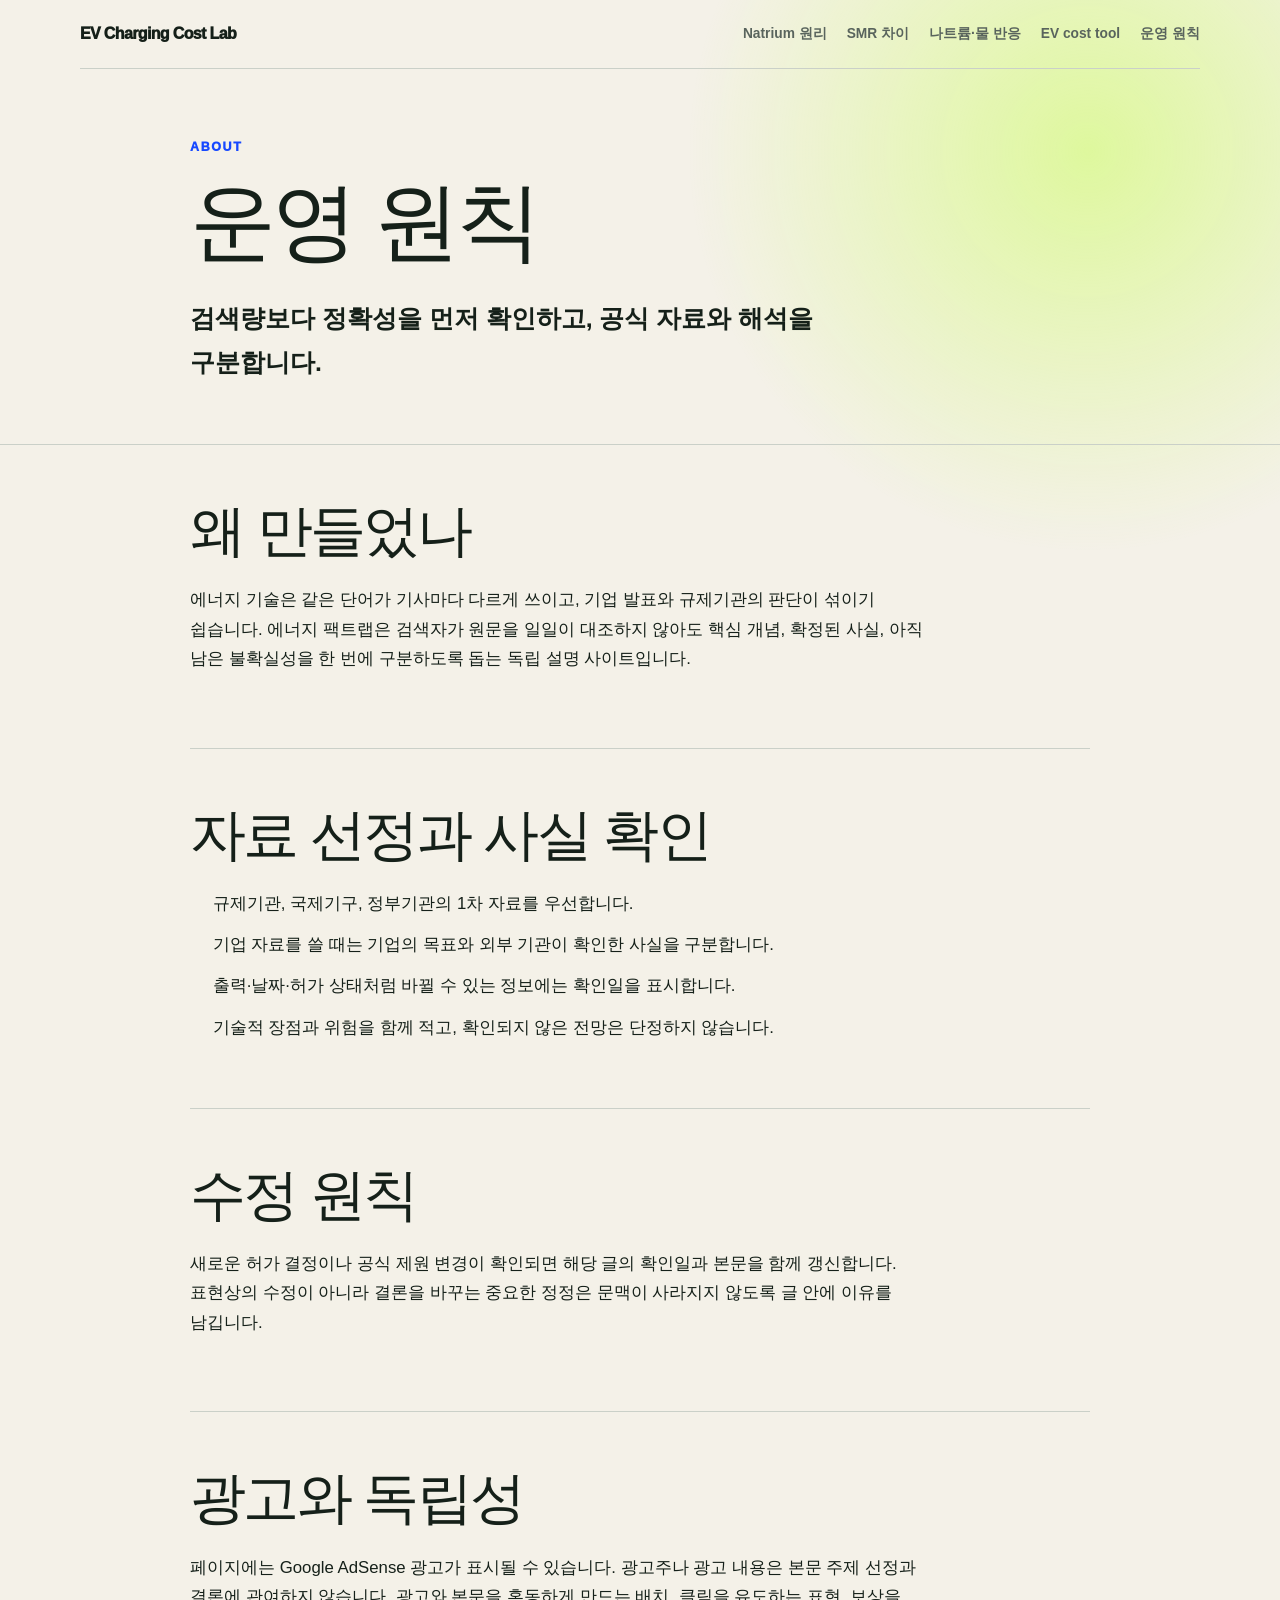
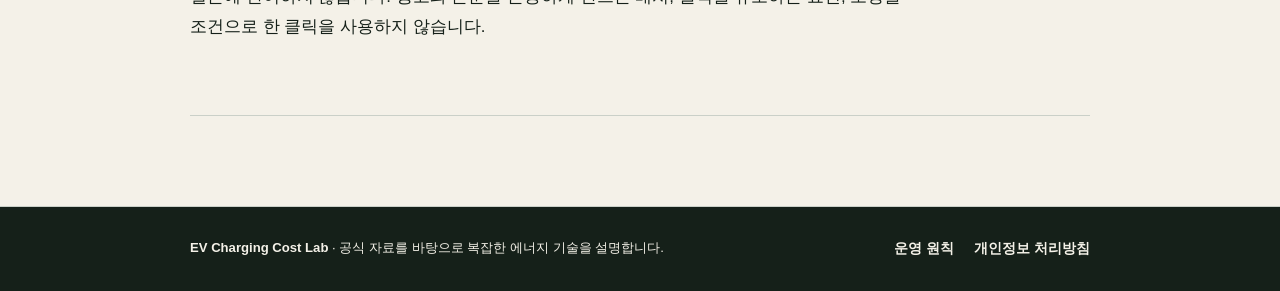
==== commit 300cdb6b: "Use EV Charging Cost Lab site-wide" ====
--- a/about/index.html
+++ b/about/index.html
@@ -1,2 +1,2 @@
 <!DOCTYPE html><html lang="ko"><head><meta charSet="utf-8"/><meta name="viewport" content="width=device-width, initial-scale=1"/><link rel="stylesheet" href="/_next/static/css/index.DDWJaBuq.css" data-rsc-css-href="/_next/static/css/index.DDWJaBuq.css" data-precedence="vite-rsc/importer-resources"/><script async="" src="https://www.googletagmanager.com/gtag/js?id=G-1XGH07T3HP"></script><script async="" src="https://pagead2.googlesyndication.com/pagead/js/adsbygoogle.js?client=ca-pub-3056165589405229" crossorigin="anonymous"></script>
-<title>운영 원칙 | 에너지 팩트랩</title><meta name="description" content="에너지 팩트랩의 자료 선정, 사실 확인, 수정 및 광고 독립성 원칙입니다."><meta name="robots" content="index, follow"><meta property="og:title" content="운영 원칙 | 에너지 팩트랩"><meta property="og:description" content="에너지 팩트랩의 자료 선정, 사실 확인, 수정 및 광고 독립성 원칙입니다."><meta name="twitter:card" content="summary"><meta name="twitter:title" content="운영 원칙 | 에너지 팩트랩"><meta name="twitter:description" content="에너지 팩트랩의 자료 선정, 사실 확인, 수정 및 광고 독립성 원칙입니다."><link rel="canonical" href="https://qordjr2037-ctrl.github.io/about/"><meta name="google-adsense-account" content="ca-pub-3056165589405229"></head><body><header class="site-header"><a href="/" class="site-name">에너지 팩트랩</a><nav aria-label="주요 메뉴"><a href="/terrapower-natrium-principle/">Natrium 원리</a><a href="/natrium-smr-difference/">SMR 차이</a><a href="/sodium-water-reaction/">나트륨·물 반응</a><a href="/ev-charging-cost-calculator/">EV cost tool</a><a href="/about/">운영 원칙</a></nav></header><main><header class="guide-hero"><div class="wrap"><p class="kicker">About</p><h1>운영 원칙</h1><p class="dek">검색량보다 정확성을 먼저 확인하고, 공식 자료와 해석을 구분합니다.</p></div></header><article class="wrap guide"><section><h2>왜 만들었나</h2><p>에너지 기술은 같은 단어가 기사마다 다르게 쓰이고, 기업 발표와 규제기관의 판단이 섞이기 쉽습니다. 에너지 팩트랩은 검색자가 원문을 일일이 대조하지 않아도 핵심 개념, 확정된 사실, 아직 남은 불확실성을 한 번에 구분하도록 돕는 독립 설명 사이트입니다.</p></section><section><h2>자료 선정과 사실 확인</h2><ul><li>규제기관, 국제기구, 정부기관의 1차 자료를 우선합니다.</li><li>기업 자료를 쓸 때는 기업의 목표와 외부 기관이 확인한 사실을 구분합니다.</li><li>출력·날짜·허가 상태처럼 바뀔 수 있는 정보에는 확인일을 표시합니다.</li><li>기술적 장점과 위험을 함께 적고, 확인되지 않은 전망은 단정하지 않습니다.</li></ul></section><section><h2>수정 원칙</h2><p>새로운 허가 결정이나 공식 제원 변경이 확인되면 해당 글의 확인일과 본문을 함께 갱신합니다. 표현상의 수정이 아니라 결론을 바꾸는 중요한 정정은 문맥이 사라지지 않도록 글 안에 이유를 남깁니다.</p></section><section><h2>광고와 독립성</h2><p>페이지에는 Google AdSense 광고가 표시될 수 있습니다. 광고주나 광고 내용은 본문 주제 선정과 결론에 관여하지 않습니다. 광고와 본문을 혼동하게 만드는 배치, 클릭을 유도하는 표현, 보상을 조건으로 한 클릭을 사용하지 않습니다.</p></section></article></main><!--$--><!--/$--><footer class="site-footer"><div class="wrap footer-inner"><p><strong>에너지 팩트랩</strong> · 공식 자료를 바탕으로 복잡한 에너지 기술을 설명합니다.</p><nav aria-label="하단 메뉴"><a href="/about/">운영 원칙</a><a href="/privacy/">개인정보 처리방침</a></nav></div></footer><script>window.dataLayer=window.dataLayer||[];function gtag(){dataLayer.push(arguments)}gtag('js',new Date());gtag('config','G-1XGH07T3HP');</script></body></html>+<title>운영 원칙 | 에너지 팩트랩</title><meta name="description" content="에너지 팩트랩의 자료 선정, 사실 확인, 수정 및 광고 독립성 원칙입니다."><meta name="robots" content="index, follow"><meta property="og:title" content="운영 원칙 | 에너지 팩트랩"><meta property="og:description" content="에너지 팩트랩의 자료 선정, 사실 확인, 수정 및 광고 독립성 원칙입니다."><meta name="twitter:card" content="summary"><meta name="twitter:title" content="운영 원칙 | 에너지 팩트랩"><meta name="twitter:description" content="에너지 팩트랩의 자료 선정, 사실 확인, 수정 및 광고 독립성 원칙입니다."><link rel="canonical" href="https://qordjr2037-ctrl.github.io/about/"><meta name="google-adsense-account" content="ca-pub-3056165589405229"></head><body><header class="site-header"><a href="/" class="site-name">EV Charging Cost Lab</a><nav aria-label="주요 메뉴"><a href="/terrapower-natrium-principle/">Natrium 원리</a><a href="/natrium-smr-difference/">SMR 차이</a><a href="/sodium-water-reaction/">나트륨·물 반응</a><a href="/ev-charging-cost-calculator/">EV cost tool</a><a href="/about/">운영 원칙</a></nav></header><main><header class="guide-hero"><div class="wrap"><p class="kicker">About</p><h1>운영 원칙</h1><p class="dek">검색량보다 정확성을 먼저 확인하고, 공식 자료와 해석을 구분합니다.</p></div></header><article class="wrap guide"><section><h2>왜 만들었나</h2><p>에너지 기술은 같은 단어가 기사마다 다르게 쓰이고, 기업 발표와 규제기관의 판단이 섞이기 쉽습니다. 에너지 팩트랩은 검색자가 원문을 일일이 대조하지 않아도 핵심 개념, 확정된 사실, 아직 남은 불확실성을 한 번에 구분하도록 돕는 독립 설명 사이트입니다.</p></section><section><h2>자료 선정과 사실 확인</h2><ul><li>규제기관, 국제기구, 정부기관의 1차 자료를 우선합니다.</li><li>기업 자료를 쓸 때는 기업의 목표와 외부 기관이 확인한 사실을 구분합니다.</li><li>출력·날짜·허가 상태처럼 바뀔 수 있는 정보에는 확인일을 표시합니다.</li><li>기술적 장점과 위험을 함께 적고, 확인되지 않은 전망은 단정하지 않습니다.</li></ul></section><section><h2>수정 원칙</h2><p>새로운 허가 결정이나 공식 제원 변경이 확인되면 해당 글의 확인일과 본문을 함께 갱신합니다. 표현상의 수정이 아니라 결론을 바꾸는 중요한 정정은 문맥이 사라지지 않도록 글 안에 이유를 남깁니다.</p></section><section><h2>광고와 독립성</h2><p>페이지에는 Google AdSense 광고가 표시될 수 있습니다. 광고주나 광고 내용은 본문 주제 선정과 결론에 관여하지 않습니다. 광고와 본문을 혼동하게 만드는 배치, 클릭을 유도하는 표현, 보상을 조건으로 한 클릭을 사용하지 않습니다.</p></section></article></main><!--$--><!--/$--><footer class="site-footer"><div class="wrap footer-inner"><p><strong>EV Charging Cost Lab</strong> · 공식 자료를 바탕으로 복잡한 에너지 기술을 설명합니다.</p><nav aria-label="하단 메뉴"><a href="/about/">운영 원칙</a><a href="/privacy/">개인정보 처리방침</a></nav></div></footer><script>window.dataLayer=window.dataLayer||[];function gtag(){dataLayer.push(arguments)}gtag('js',new Date());gtag('config','G-1XGH07T3HP');</script></body></html>
